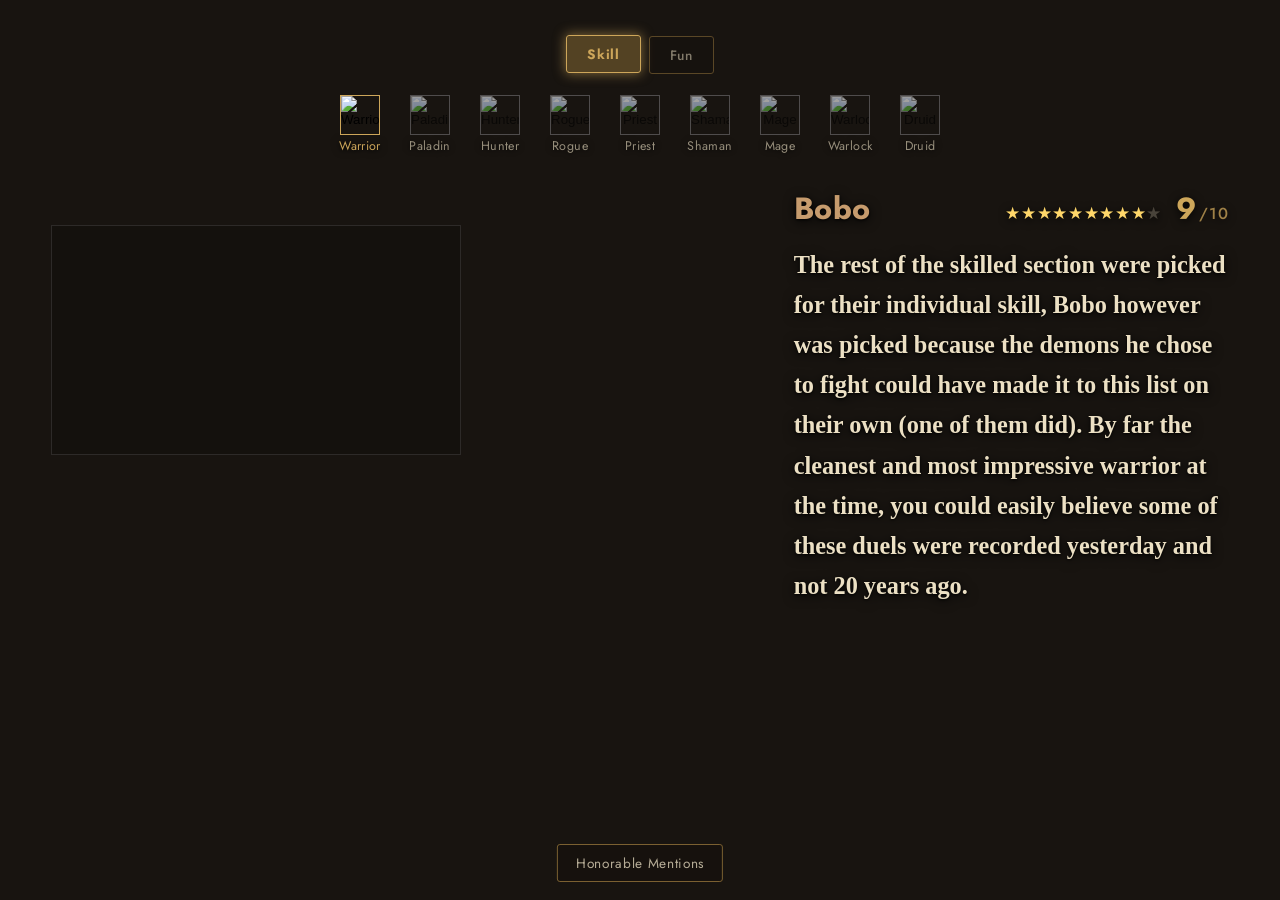
==== character-select.html @ c1aea9de "round two bb" ====
<!DOCTYPE html>
<html lang="en">
<head>
<meta charset="UTF-8">
<meta name="viewport" content="width=device-width, initial-scale=1.0">
<title>Character Select</title>
<link rel="preconnect" href="https://fonts.googleapis.com">
<link rel="preconnect" href="https://fonts.gstatic.com" crossorigin>
<link href="https://fonts.googleapis.com/css2?family=Jost:ital,wght@0,400;0,500;0,600;0,700;1,400&display=swap" rel="stylesheet">
<link rel="stylesheet" href="style.css">
<script type="module" src="https://unpkg.com/@google/model-viewer@3.5.0/dist/model-viewer.min.js"></script>
</head>
<body data-class="warrior" data-mode="skill">

  <!-- Two stacked layers that crossfade between background images.
       JS fades the incoming one in while fading the outgoing one out,
       which is smoother than swapping background-image directly on
       body (browsers can't animate between two different images). -->
  <div class="bg-stage">
    <div class="bg-layer" id="bgLayerA"></div>
    <div class="bg-layer" id="bgLayerB"></div>
  </div>

  <!-- Invisible element that mirrors body's data-class/data-mode so
       the existing [data-class][data-mode] rules in style.css keep
       working unchanged -- JS reads the resolved background-image off
       this element rather than needing a second copy of those rules. -->
  <div id="bgProbe" aria-hidden="true"></div>

  <div class="scene">

    <!-- Left control column: mode toggle + 3x3 class grid -->
    <div class="control-column">

      <div class="mode-toggle" role="group" aria-label="Choose a mode">
        <button type="button" class="mode-btn active" data-mode="skill">Skill</button>
        <button type="button" class="mode-btn" data-mode="fun">Fun</button>
      </div>

      <div class="class-grid" role="group" aria-label="Choose a class">
        <button type="button" class="class-btn active" data-class="warrior">
          <span class="class-icon">
            <img src="icons/classicon_warrior.png" alt="Warrior">
          </span>
          <span class="class-label">Warrior</span>
        </button>
        <button type="button" class="class-btn" data-class="paladin">
          <span class="class-icon">
            <img src="icons/classicon_paladin.png" alt="Paladin">
          </span>
          <span class="class-label">Paladin</span>
        </button>
        <button type="button" class="class-btn" data-class="hunter">
          <span class="class-icon">
            <img src="icons/classicon_hunter.png" alt="Hunter">
          </span>
          <span class="class-label">Hunter</span>
        </button>
        <button type="button" class="class-btn" data-class="rogue">
          <span class="class-icon">
            <img src="icons/classicon_rogue.png" alt="Rogue">
          </span>
          <span class="class-label">Rogue</span>
        </button>
        <button type="button" class="class-btn" data-class="priest">
          <span class="class-icon">
            <img src="icons/classicon_priest.png" alt="Priest">
          </span>
          <span class="class-label">Priest</span>
        </button>
        <button type="button" class="class-btn" data-class="shaman">
          <span class="class-icon">
            <img src="icons/classicon_shaman.png" alt="Shaman">
          </span>
          <span class="class-label">Shaman</span>
        </button>
        <button type="button" class="class-btn" data-class="mage">
          <span class="class-icon">
            <img src="icons/classicon_mage.png" alt="Mage">
          </span>
          <span class="class-label">Mage</span>
        </button>
        <button type="button" class="class-btn" data-class="warlock">
          <span class="class-icon">
            <img src="icons/classicon_warlock.png" alt="Warlock">
          </span>
          <span class="class-label">Warlock</span>
        </button>
        <button type="button" class="class-btn" data-class="druid">
          <span class="class-icon">
            <img src="icons/classicon_druid.png" alt="Druid">
          </span>
          <span class="class-label">Druid</span>
        </button>
      </div>

    </div>

    <!-- 3D model, one element reused for whichever class/mode is active -->
    <div class="model-stage">
      <model-viewer
        id="classModel"
        class="race-model"
        camera-controls
        disable-zoom
        shadow-intensity="0"
        exposure="1"
        autoplay
        animation-name="Stand"
        alt="3D model of the selected class"
        interaction-prompt="none"
        min-camera-orbit="auto 90deg 100%"
        max-camera-orbit="auto 90deg 100%"
        camera-orbit="90deg 75deg auto"
        camera-target="0m 1m 0m"
        disable-pan
        scale="1.8 1.8 1.8"
      ></model-viewer>
      <div class="model-placeholder" id="modelPlaceholder">
        <span class="placeholder-glyph">&#9670;</span>
        <p>3D model placeholder<br><span id="placeholderPath"></span></p>
      </div>
    </div>

    <!-- Right side: character name header + rating (same row) + lore text -->
    <aside class="lore-panel" aria-label="Class description">
      <div class="lore-name-row">
        <h2 class="lore-name" id="loreName"></h2>
        <p class="lore-rating" id="loreRating"></p>
      </div>
      <div id="loreText"></div>
    </aside>

    <!-- Left side: embedded video for the selected class/mode. Faded
         out until hovered or playing (see .video-stage in style.css).
         Uses the YouTube IFrame API (loaded in script.js) rather than
         a plain <iframe> so play/pause state can be detected, and so
         the video can be "cued" (thumbnail loaded, ready to play)
         without autoplaying. -->
    <div class="video-stage" id="videoStage">
      <div id="videoFrame"></div>
      <div class="video-missing" id="videoMissing">No video has been set for this class / mode yet.</div>
    </div>

    <!-- Bottom-center: shorter flavor text -->
    <div class="identity-panel">
      <p class="class-text" id="classText"></p>
    </div>

    <!-- Bottom-center: opens the Honorable Mentions scene -->
    <button type="button" class="honorable-btn" id="honorableBtn">Honorable Mentions</button>

  </div>

  <!-- Honorable Mentions scene: slides up from below when honorableBtn
       is clicked, while .scene above slides up and out (see
       "body.honorable-open" rules in style.css). Mirrored layout: a
       vertical column of the same 9 class icons down the center,
       "Fun" entries on the left, "Skill" entries on the right. -->
  <div class="honorable-scene" id="honorableScene">

    <h2 class="honorable-header honorable-header-fun">Fun</h2>
    <h2 class="honorable-header honorable-header-skill">Skill</h2>

    <div class="honorable-icon-column" id="honorableIconColumn" role="group" aria-label="Choose a class">
      <button type="button" class="honorable-class-btn" data-class="warrior">
        <span class="class-icon"><img src="icons/classicon_warrior.png" alt="Warrior"></span>
        <span class="class-label">Warrior</span>
      </button>
      <button type="button" class="honorable-class-btn" data-class="paladin">
        <span class="class-icon"><img src="icons/classicon_paladin.png" alt="Paladin"></span>
        <span class="class-label">Paladin</span>
      </button>
      <button type="button" class="honorable-class-btn" data-class="hunter">
        <span class="class-icon"><img src="icons/classicon_hunter.png" alt="Hunter"></span>
        <span class="class-label">Hunter</span>
      </button>
      <button type="button" class="honorable-class-btn" data-class="rogue">
        <span class="class-icon"><img src="icons/classicon_rogue.png" alt="Rogue"></span>
        <span class="class-label">Rogue</span>
      </button>
      <button type="button" class="honorable-class-btn" data-class="priest">
        <span class="class-icon"><img src="icons/classicon_priest.png" alt="Priest"></span>
        <span class="class-label">Priest</span>
      </button>
      <button type="button" class="honorable-class-btn" data-class="shaman">
        <span class="class-icon"><img src="icons/classicon_shaman.png" alt="Shaman"></span>
        <span class="class-label">Shaman</span>
      </button>
      <button type="button" class="honorable-class-btn" data-class="mage">
        <span class="class-icon"><img src="icons/classicon_mage.png" alt="Mage"></span>
        <span class="class-label">Mage</span>
      </button>
      <button type="button" class="honorable-class-btn" data-class="warlock">
        <span class="class-icon"><img src="icons/classicon_warlock.png" alt="Warlock"></span>
        <span class="class-label">Warlock</span>
      </button>
      <button type="button" class="honorable-class-btn" data-class="druid">
        <span class="class-icon"><img src="icons/classicon_druid.png" alt="Druid"></span>
        <span class="class-label">Druid</span>
      </button>
    </div>

    <div class="honorable-list honorable-list-fun" id="honorableListFun"></div>
    <div class="honorable-list honorable-list-skill" id="honorableListSkill"></div>

    <!-- Free-flowing text shown next to the lists, only for classes
         that have a "note" set in HONORABLE_MENTIONS (currently just
         Rogue and Mage). Hidden entirely for classes without one. -->
    <p class="honorable-note" id="honorableNote"></p>

    <button type="button" class="honorable-back-btn" id="honorableBackBtn">Back</button>

    <!-- Single shared, unstyled video slot -- JS positions it next to
         whichever entry was just clicked (see showVideoOverlay in
         script.js) rather than nesting a video inside each entry,
         which avoids clipping/overflow issues entirely since this
         isn't nested inside the scrollable lists at all. -->
    <div class="honorable-video-overlay" id="honorableVideoOverlay">
      <div id="honorableVideoFrame"></div>
    </div>

  </div>

  <script src="script.js"></script>
</body>
</html>
---- style.css ----
:root {
  --parchment: #ece0c4;
  --gold: #9c7a3c;
  --gold-bright: #cda65a;
  --panel-shadow: rgba(0, 0, 0, 0.6);
}

* { box-sizing: border-box; }

html, body {
  height: 100%;
  margin: 0;
  /* Dark fallback so a still-loading (or not-yet-cached) background
     image shows this instead of the browser's default white canvas
     for the instant before the image paints -- this is what causes
     the white flash when switching classes. */
  background-color: #181410;
}

body {
  font-family: "Jost", sans-serif;
  color: var(--parchment);
  overflow: hidden;
  background-size: cover;
  background-position: center;
  /* Text isn't meant to be selected/highlighted anywhere on this
     site -- it's a visual character-select screen, not a document. */
  -webkit-user-select: none;
  -moz-user-select: none;
  -ms-user-select: none;
  user-select: none;
  /* Neutral placeholder backdrop -- shows until you add a real image
     for each class below. Not tied to any class color, so it won't be
     confused with the icon gradients. This still applies to body
     itself (harmless, fully hidden behind .bg-stage below) so the
     rules further down don't need to change at all. */
  background-image:
    radial-gradient(ellipse at 50% 30%, rgba(0,0,0,0) 0%, rgba(0,0,0,0.55) 75%),
    linear-gradient(180deg, #211d17 0%, #2c261e 45%, #181410 100%);
}

/* ----- Background crossfade ----------------------------------------
   Two full-viewport layers stacked behind everything. JS sets the
   incoming layer's background-image and toggles the ".visible" class,
   which fades it in via the opacity transition below while the other
   layer's ".visible" gets removed at the same time, fading it out. */

.bg-stage {
  position: fixed;
  inset: 0;
  z-index: 0;
  overflow: hidden;
  background-color: #181410;
}

.bg-layer {
  position: absolute;
  inset: 0;
  background-size: cover;
  background-position: center;
  opacity: 0;
  transition: opacity 1000ms ease;
}

.bg-layer.visible {
  opacity: 1;
}

/* Invisible -- exists only so JS can read its resolved
   background-image via getComputedStyle(). Takes no visual space. */
#bgProbe {
  position: absolute;
  width: 0;
  height: 0;
  overflow: hidden;
  visibility: hidden;
  pointer-events: none;
}

/* ---- Add your own background image per class AND mode here. Nothing
   is set by default (every combination currently shows the neutral
   backdrop above) -- just point background-image at your file. Since
   backgrounds can differ between "Skill" and "Fun" for the same class,
   target both attributes together:
   [data-class="warrior"][data-mode="skill"] {
     background-image: url("images/warrior-skill.jpg");
     background-size: cover;
     background-position: center;
   }
   [data-class="warrior"][data-mode="fun"] {
     background-image: url("images/warrior-fun.jpg");
     background-size: cover;
     background-position: center;
   }
   Repeat for: paladin, hunter, rogue, priest, shaman, mage, warlock,
   druid -- each with a "-skill" and a "-fun" image if you want them to
   differ. If you only add one rule for a class (say, just "skill"),
   the "fun" mode for that class will keep showing the neutral backdrop
   until you add its own rule too.

   For a class/mode with multiple variants (see "variants" in
   CLASS_DATA -- currently just Shaman/Fun), you can also target a
   specific variant by adding its slugified name as a third attribute,
   which takes priority over the plain [data-class][data-mode] rule
   above since it's more specific:
   [data-class="shaman"][data-mode="fun"][data-variant="cabbarnuke"] {
     background-image: url("images/shaman-fun-cabbarnuke.jpg");
     background-size: cover;
     background-position: center;
   }
   [data-class="shaman"][data-mode="fun"][data-variant="unbreakable"] {
     background-image: url("images/shaman-fun-unbreakable.jpg");
     background-size: cover;
     background-position: center;
   }
   Without these, both variants share whatever [data-class="shaman"]
   [data-mode="fun"] rule below already provides. ---- */
[data-class="warrior"][data-mode="skill"] {
     background-image: url("images/Bobo.png");
     background-size: cover;
     background-position: center;
   }
   [data-class="warrior"][data-mode="fun"] {
     background-image: url("images/backgroundsnq.png");
     background-size: cover;
     background-position: center;
   }
   [data-class="paladin"][data-mode="skill"] {
     background-image: url("images/Arthus.png");
     background-size: cover;
     background-position: center;
   }
   [data-class="paladin"][data-mode="fun"] {
     background-image: url("images/Zalgradis.png");
     background-size: cover;
     background-position: center;
   }
   [data-class="hunter"][data-mode="skill"] {
     background-image: url("images/Jungelle.png");
     background-size: cover;
     background-position: center;
   }
   [data-class="hunter"][data-mode="fun"] {
     background-image: url("images/Dysphoria.png");
     background-size: cover;
     background-position: center;
   }
   [data-class="rogue"][data-mode="skill"] {
     background-image: url("images/Cielz.png");
     background-size: cover;
     background-position: center;
   }
   [data-class="rogue"][data-mode="fun"] {
     background-image: url("images/Mute.png");
     background-size: cover;
     background-position: center;
   }
   [data-class="priest"][data-mode="skill"] {
     background-image: url("images/backgroundpriest.png");
     background-size: cover;
     background-position: center;
   }
   [data-class="priest"][data-mode="fun"] {
     background-image: url("images/beckon.png");
     background-size: cover;
     background-position: center;
   }

   [data-class="shaman"][data-mode="skill"] {
     background-image: url("images/Nimhabulove.png");
     background-size: cover;
     background-position: center;
   }
   [data-class="shaman"][data-mode="fun"][data-variant="cabbarnuke"] {
     background-image: url("images/Cabbarnackle.png");
     background-size: cover;
     background-position: center;
   }
   [data-class="shaman"][data-mode="fun"][data-variant="unbreakable"] {
     background-image: url("images/Unbreakable.png");
     background-size: cover;
     background-position: center;
   }
   [data-class="mage"][data-mode="skill"] {
     background-image: url("images/Clazzi.png");
     background-size: cover;
     background-position: center;
   }
   [data-class="mage"][data-mode="fun"] {
     background-image: url("images/Path.png");
     background-size: cover;
     background-position: center;
   }
   [data-class="warlock"][data-mode="skill"] {
     background-image: url("images/Lokilo.png");
     background-size: cover;
     background-position: center;
   }
   [data-class="warlock"][data-mode="fun"] {
     background-image: url("images/Drakedog.png");
     background-size: cover;
     background-position: center;
   }
   [data-class="druid"][data-mode="skill"] {
     background-image: url("images/tfo.png");
     background-size: cover;
     background-position: center;
   }
   [data-class="druid"][data-mode="fun"] {
     background-image: url("images/NEVER.png");
     background-size: cover;
     background-position: center;
   }
.scene {
  position: relative;
  z-index: 1;
  height: 100vh;
  width: 100vw;
  transition: transform 700ms ease;
}

/* ----- Slide transition between the main scene and Honorable
   Mentions. Both moves happen together: the main scene slides fully
   up and out while the honorable scene slides up from below into the
   same space. ----- */

body.honorable-open .scene {
  transform: translateY(-100%);
}

.honorable-scene {
  position: fixed;
  inset: 0;
  z-index: 15;
  background-color: #14110d;
  background-size: cover;
  background-position: center;
  background-image: url("images/honorablementions.jpg");
  /* ---- To set a background image for this whole scene, add an
     image and point this at it, e.g.:
     .honorable-scene {
       background-image: url("images/honorable-mentions-bg.jpg");
     }
     Nothing is set by default, so it just shows the solid dark color
     above until you add one. This is one image for the whole scene,
     not per-class like the main screen. ---- */
  transform: translateY(100%);
  transition: transform 700ms ease;
  overflow: hidden;
}

body.honorable-open .honorable-scene {
  transform: translateY(0);
}

/* ----- Left control column: mode toggle + class grid ----- */

.control-column {
  position: absolute;
  top: 4vh;
  left: 50%;
  transform: translateX(-50%);
  /* Without an explicit width, an absolutely-positioned width:auto
     element with only "left" set (not "right") gets its shrink-to-fit
     available width capped at (containing block width - left offset)
     by spec -- at left:50% that's exactly half the viewport, however
     wide its content actually wants to be, regardless of the
     translateX(-50%) used to center it (transforms don't affect this
     calculation). Below ~1252px wide that's less than the 9 class
     icons need in one row, wrapping them into two rows that then
     collide with .lore-panel below. max-content sizes this to its
     content's actual preferred width instead. */
  width: max-content;
  display: flex;
  flex-direction: column;
  align-items: center;
  gap: 14px;
  z-index: 6;
}

.mode-toggle {
  display: flex;
  gap: 8px;
}

.mode-btn {
  font-family: "Jost", sans-serif;
  font-size: 0.85rem;
  font-weight: 500;
  letter-spacing: 0.05em;
  color: var(--parchment);
  background: rgba(20, 16, 11, 0.55);
  border: 1px solid var(--gold);
  border-radius: 3px;
  padding: 8px 20px;
  cursor: pointer;
  opacity: 0.5;
  transition: opacity 150ms ease, background 150ms ease, box-shadow 150ms ease, transform 150ms ease;
}

.mode-btn:hover { opacity: 0.85; }

.mode-btn.active {
  opacity: 1;
  font-weight: 700;
  background: rgba(156, 122, 60, 0.45);
  border-color: var(--gold-bright);
  color: var(--gold-bright);
  box-shadow: 0 0 12px 1px rgba(205, 166, 90, 0.55);
  transform: translateY(-1px);
}

.class-grid {
  display: flex;
  flex-wrap: wrap;
  justify-content: center;
  gap: 4px;
  max-width: 92vw;
}

.class-btn {
  position: relative;
  display: flex;
  flex-direction: column;
  align-items: center;
  justify-content: center;
  gap: 4px;
  width: 66px;
  height: 72px;
  padding: 3px 2px 3px;
  cursor: pointer;
  opacity: 0.6;
  appearance: none;
  -webkit-appearance: none;
  background: none;
  border: none;
  outline: none;
  transition: opacity 150ms ease, transform 150ms ease;
}

.class-btn:focus-visible {
  outline: 1px solid var(--gold-bright);
  outline-offset: 2px;
}

.class-btn:hover {
  opacity: 0.9;
  transform: translateY(-1px);
}

.class-btn.active {
  opacity: 1;
}

/* Icon container -- background removed since real icon images are
   now used (see index.html). If you ever go back to the SVG
   placeholders, you can re-add a background here if you want one. */
.class-icon {
  position: relative;
  width: 40px;
  height: 40px;
  display: flex;
  align-items: center;
  justify-content: center;
  flex: 0 0 auto;
  border-radius: 0;
  border: 1px solid rgba(210, 212, 218, 0.5);
}

/* Pulsing glowing border on the currently selected class's icon. */
.class-btn.active .class-icon {
  border-color: var(--gold-bright);
  animation: class-icon-glow 1.8s ease-in-out infinite alternate;
}

@keyframes class-icon-glow {
  from {
    box-shadow: 0 0 4px 1px rgba(205, 166, 90, 0.45);
  }
  to {
    box-shadow: 0 0 10px 3px rgba(205, 166, 90, 0.9);
  }
}

/* If you ever add an SVG icon for a class instead of an <img>, add a
   ".class-icon svg { stroke: var(--gold); fill: none; ... }" rule back
   here to style it -- removed for now since every class currently
   uses a real image (see index.html). */

/* If you swap an <svg> for an <img> in index.html, this makes it fill
   the circle cleanly without stretching. */
.class-icon img {
  width: 100%;
  height: 100%;
  object-fit: cover;
}

.class-label {
  font-family: "Jost", sans-serif;
  font-size: 0.78rem;
  letter-spacing: 0.03em;
  text-align: center;
  line-height: 1.15;
  color: var(--parchment);
  text-shadow: 0 1px 4px rgba(0, 0, 0, 0.9), 0 0 8px rgba(0, 0, 0, 0.6);
}

.class-btn.active .class-label {
  color: var(--gold-bright);
}

/* ----- 3D model stage ----- */

.model-stage {
  position: absolute;
  bottom: 5vh;
  left: 50%;
  transform: translateX(-50%);
  width: min(1120px, 84vw);
  height: min(1120px, 92vh);
  min-width: 520px;
  min-height: 520px;
  /* Kept below .video-stage's z-index so that when the two visually
     overlap (narrower windows especially), the video's clickable
     area always wins in the overlap region rather than the model's
     bounding box silently intercepting clicks meant for the video. */
  z-index: 3;
  overflow: hidden;
}

/* Priest/Skill specifically sits another 10% higher than every other
   class/mode (5vh + 10vh = 15vh) -- add more overrides like this one
   (targeting [data-class="..."][data-mode="..."] .model-stage) if
   other specific combinations ever need their own nudge. */
[data-class="priest"][data-mode="skill"] .model-stage {
  bottom: 15vh;
}

.race-model {
  width: 100%;
  height: 100%;
  /* camera-target="0m 1m 0m" on the <model-viewer> element re-centers
     the framing around that point instead of the model's own bounding
     box, which is what pulled the character back toward the vertical
     middle of the box instead of sitting bottom-anchored. Since
     .model-stage below has overflow: hidden, shifting the whole
     rendered canvas down by a percentage of its own height crops the
     newly-exposed empty space at the bottom and reveals more of the
     (now correctly positioned) character instead -- I can't preview
     WebGL output here, so this percentage is a starting guess; nudge
     it up or down (in 5% steps) until the framing looks right for
     your camera-target value. */
  transform: translateY(30%);
  --poster-color: transparent;
  background-color: transparent;
  /* Hides model-viewer's built-in loading progress bar -- we already
     show our own custom placeholder (.model-placeholder) while a
     model is loading or missing, so the default one is redundant and
     was showing up as a dark bar at the top of the model area. */
  --progress-bar-height: 0px;
  --progress-bar-color: transparent;
}

.model-placeholder {
  position: absolute;
  inset: 0;
  display: none;
  flex-direction: column;
  align-items: center;
  justify-content: center;
  gap: 10px;
  border: 1px dashed rgba(205, 166, 90, 0.5);
  border-radius: 8px;
  background: rgba(10, 8, 6, 0.25);
  text-align: center;
  padding: 20px;
}

.model-placeholder.visible {
  display: flex;
}

.placeholder-glyph {
  font-size: 2rem;
  color: var(--gold);
  opacity: 0.7;
}

.model-placeholder p {
  margin: 0;
  font-size: 0.85rem;
  color: var(--gold);
  opacity: 0.8;
  line-height: 1.5;
}

#placeholderPath {
  font-family: monospace;
  font-size: 0.75rem;
}

/* ----- Right side: elegant lore panel ----- */

.lore-panel {
  position: absolute;
  /* Fixed position rather than tied to the model box -- once the
     model got much bigger and bottom-anchored, aligning to its top
     edge pushed this panel up into the icon row. This value places
     it comfortably below the icon row instead.
     A flat vh value only clears the icon row on tall viewports: the
     row's own height (~124px: mode-toggle + gap + one 72px icon row)
     barely changes with viewport height, but 17vh does, so on
     anything shorter than ~940px tall (most 1024x768/1366x768/
     1440x900 laptop screens) a flat vh value ends up smaller than
     .control-column's actual rendered height and the two overlap.
     Matching .control-column's own "top: 4vh" and adding a fixed
     pixel allowance for its height instead keeps this tied to where
     that row actually ends, regardless of viewport height. */
  top: calc(4vh + 150px);
  right: 4vw;
  width: min(560px, 34vw);
  min-width: 320px;
  z-index: 6;
}

.lore-name-row {
  display: flex;
  align-items: baseline;
  justify-content: space-between;
  gap: 16px;
  margin: 0 0 14px;
}

.lore-name {
  margin: 0;
  font-family: "Jost", sans-serif;
  font-weight: 700;
  font-size: clamp(1.6rem, 2.4vw, 2.4rem);
  letter-spacing: 0.02em;
  color: var(--gold-bright);
  text-shadow: 0 2px 12px rgba(0, 0, 0, 0.9), 0 1px 3px rgba(0, 0, 0, 0.95);
}

/* Shown on class/mode entries with multiple interchangeable profiles
   (see "variants" in CLASS_DATA) -- clicking the name cycles between
   them. Purely a hint via cursor + title tooltip, no visual change to
   the text itself so it doesn't look different from a normal name
   until you actually hover it. */
/* Shown on class/mode entries with multiple interchangeable profiles
   (see "variants" in CLASS_DATA, e.g. Shaman/Fun's Cabbarnuke and
   Unbreakable) -- the header shows every name joined by "/", with the
   currently active one at full brightness and the rest dimmed.
   Clicking a name switches to it, fading the emphasis across via the
   opacity/color transition rather than replacing the text outright. */
.variant-option {
  cursor: pointer;
  opacity: 0.4;
  transition: opacity 400ms ease;
}

.variant-option.active {
  opacity: 1;
}

.variant-option:hover {
  opacity: 0.7;
}

.variant-option.active:hover {
  opacity: 1;
}

.variant-sep {
  opacity: 0.5;
  margin: 0 2px;
  pointer-events: none;
}

/* ---- Morpheus font for the lore text -----------------------------
   Everything else on the site uses "Jost"; .lore-text specifically
   uses "Morpheus" instead. This expects a file at fonts/Morpheus.ttf
   -- if that file is missing or 404s, .lore-text falls back to the
   generic "serif" in its font stack rather than breaking. ---- */

@font-face {
  font-family: "Morpheus";
  src: url("fonts/Morpheus.ttf") format("truetype");
  font-display: swap;
}


.lore-text {
  margin: 0;
  font-family: "Morpheus", serif;
  font-style: normal;
  font-weight: 600;
  font-size: clamp(1.4rem, 1.9vw, 2rem);
  line-height: 1.65;
  color: var(--parchment);
  text-shadow: 0 2px 12px rgba(0, 0, 0, 0.9), 0 1px 3px rgba(0, 0, 0, 0.95);
}

/* Movie-trailer-style critic score, shown when a lore string ends
   with a trailing "X/10" rating (see renderLore() in script.js). */
.lore-rating {
  margin: 0;
  flex: 0 0 auto;
  display: flex;
  align-items: baseline;
  gap: 14px;
  font-family: "Jost", sans-serif;
  color: var(--gold-bright);
  text-shadow: 0 2px 10px rgba(0, 0, 0, 0.9);
}

.rating-stars {
  font-size: 1.05rem;
  letter-spacing: 0.04em;
}

.star {
  display: inline-block;
  color: rgba(236, 224, 196, 0.25);
}

.star-full {
  color: #ffd76a;
}

/* Half-filled star: a gold-to-transparent gradient clipped to the
   star glyph's own shape, split exactly down the middle. */
.star-half {
  background: linear-gradient(
    90deg,
    #ffd76a 0%,
    #ffd76a 50%,
    rgba(236, 224, 196, 0.25) 50%,
    rgba(236, 224, 196, 0.25) 100%
  );
  -webkit-background-clip: text;
  background-clip: text;
  color: transparent;
  -webkit-text-fill-color: transparent;
}

.rating-score {
  font-size: 1.9rem;
  font-weight: 700;
  letter-spacing: 0.03em;
}

.rating-outof {
  font-size: 1rem;
  font-weight: 500;
  opacity: 0.75;
  margin-left: 2px;
}

@media (max-width: 860px) {
  .lore-panel {
    position: static;
    bottom: auto;
    width: 85vw;
    /* The desktop rule's min-width: 320px doesn't shrink with the
       viewport -- left as-is, it forces this panel (and everything
       inside it) wider than the screen on any phone narrower than
       320px, which overflow-x: hidden above then just silently clips. */
    min-width: 0;
    margin: 0 auto;
    text-align: center;
  }
  .lore-rating {
    justify-content: center;
  }
  .lore-name-row {
    flex-direction: column;
    align-items: center;
    gap: 6px;
  }
  /* .video-stage's own mobile override lives in the later "Small
     screens" media query instead of here: its base (desktop) rule
     below is declared AFTER this block in the file, so with equal
     specificity the base rule would win the cascade regardless of
     viewport if this query tried to override it here too. */
}

/* ----- Embedded video (left side) -----------------------------------
   Faded out by default; brightens on hover, and stays bright while
   actually playing (the ".playing" class is toggled by script.js via
   the YouTube IFrame API's onStateChange event) even if the mouse
   isn't over it anymore. */

.video-stage {
  position: absolute;
  top: 25vh;
  left: 4vw;
  width: min(560px, 32vw);
  aspect-ratio: 16 / 9;
  z-index: 4;
  opacity: 0.32;
  transition: opacity 400ms ease;
  border: 1px solid rgba(210, 212, 218, 0.4);
  background: rgba(0, 0, 0, 0.45);
  overflow: hidden;
}

.video-stage:hover,
.video-stage.playing {
  opacity: 1;
}

.video-stage iframe {
  width: 100%;
  height: 100%;
  display: block;
}

.video-missing {
  display: none;
  position: absolute;
  inset: 0;
  align-items: center;
  justify-content: center;
  text-align: center;
  padding: 20px;
  font-family: "Jost", sans-serif;
  font-style: italic;
  font-size: 1rem;
  color: var(--gold);
}

.video-missing.visible {
  display: flex;
}

/* ----- Bottom-center identity panel: shorter flavor text ----- */

.identity-panel {
  position: absolute;
  bottom: 5vh;
  left: 50%;
  transform: translateX(-50%);
  display: flex;
  flex-direction: column;
  align-items: center;
  gap: 12px;
  width: min(480px, 70vw);
  z-index: 6;
}

.class-text {
  margin: 0;
  text-align: center;
  font-size: 1rem;
  line-height: 1.5;
  color: var(--parchment);
  text-shadow: 0 2px 6px rgba(0,0,0,0.8);
}

/* ----- "Honorable Mentions" button (bottom-center of main scene) ----- */

.honorable-btn {
  position: absolute;
  bottom: 2vh;
  left: 50%;
  transform: translateX(-50%);
  z-index: 6;
  font-family: "Jost", sans-serif;
  font-size: 0.85rem;
  letter-spacing: 0.05em;
  color: var(--parchment);
  background: rgba(20, 16, 11, 0.55);
  border: 1px solid var(--gold);
  border-radius: 3px;
  padding: 8px 18px;
  cursor: pointer;
  opacity: 0.75;
  transition: opacity 150ms ease, background 150ms ease;
}

.honorable-btn:hover {
  opacity: 1;
  background: rgba(156, 122, 60, 0.28);
}

/* ----- Honorable Mentions scene -------------------------------------
   Mirrored left/right around a central vertical column of the same 9
   class icons: "Fun" header + list on the left, "Skill" header + list
   on the right. */

.honorable-header {
  position: absolute;
  bottom: 9vh;
  margin: 0;
  font-family: "Jost", sans-serif;
  font-weight: 700;
  font-size: 1.15rem;
  letter-spacing: 0.05em;
  text-align: center;
  color: var(--gold-bright);
  background: rgba(20, 16, 11, 0.55);
  border: 1px solid var(--gold);
  border-radius: 3px;
  padding: 8px 20px;
}

.honorable-header-fun {
  left: 16vw;
}

.honorable-header-skill {
  right: 16vw;
}

.honorable-icon-column {
  position: absolute;
  bottom: 15vh;
  left: 50%;
  transform: translateX(-50%);
  /* See .control-column's own comment: width:auto here would get
     shrink-to-fit-capped at half the viewport width (from left:50%
     with no matching "right"), wrapping these 9 icons into two rows
     well before the viewport is actually too narrow for one. */
  width: max-content;
  display: flex;
  flex-direction: row;
  flex-wrap: wrap;
  justify-content: center;
  gap: 10px;
  z-index: 2;
}

.honorable-class-btn {
  position: relative;
  display: flex;
  flex-direction: column;
  align-items: center;
  gap: 6px;
  padding: 5px;
  cursor: pointer;
  opacity: 0.6;
  appearance: none;
  -webkit-appearance: none;
  background: none;
  border: none;
  outline: none;
  transition: opacity 150ms ease, transform 150ms ease;
}

/* Honorable Mentions' icons/labels are ~25% bigger than the main
   screen's, scoped here so the main screen's class-grid is unaffected
   even though both reuse the same .class-icon/.class-label classes. */
.honorable-icon-column .class-icon {
  width: 50px;
  height: 50px;
}

.honorable-icon-column .class-label {
  font-size: 1.06rem;
}

.honorable-class-btn:hover {
  opacity: 0.9;
}

.honorable-class-btn.active {
  opacity: 1;
}

.honorable-class-btn.active .class-icon {
  border-color: var(--gold-bright);
  animation: class-icon-glow 1.8s ease-in-out infinite alternate;
}

.honorable-class-btn.active .class-label {
  color: var(--gold-bright);
}

.honorable-class-btn .class-label {
  font-size: 0.85rem;
  text-align: center;
}

.honorable-list {
  position: absolute;
  /* Needs to clear .honorable-icon-column's own bottom edge, which is
     its "bottom: 15vh" anchor plus its actual rendered height (~86px:
     padding + 50px icon + gap + label, mostly fixed px, not vh). A
     flat vh value here (18vh) only clears that on tall viewports --
     at 768px tall, 18vh is 138px vs. the icon row's real ~201px
     (115px anchor + 86px height), so the list renders behind the
     icons instead of above them. Tying this to the icon column's own
     terms instead keeps the gap correct at any viewport height. */
  bottom: calc(15vh + 130px);
  max-height: 55vh;
  max-width: min(450px, 27vw);
  overflow-y: auto;
  overflow-x: hidden;
  /* column-reverse (not column) so the first entry in the data sits
     closest to the "Fun"/"Skill" badge below, with later entries
     stacking upward above it -- the box's own height grows to fit
     its content (up to max-height) since only "bottom" is anchored,
     not "top", so it genuinely grows upward from that badge rather
     than being a fixed-height box that happens to align near it. */
  display: flex;
  flex-direction: column-reverse;
  align-items: flex-start;
  /* Each .honorable-entry-box gets an explicit width set by JS
     (see renderHonorableList in script.js) rather than relying on a
     shared grid column, so expanding one entry for its video can
     grow just that box without dragging every other box in the list
     along with it. */
  gap: 10px;
  padding-right: 8px;
}

.honorable-list-fun {
  left: 16vw;
}

.honorable-list-skill {
  /* 8px less than the fun side's matching offset to cancel out this
     list's own padding-right (kept for scrollbar clearance): that
     padding pads the shrink-to-fit box on its far side from the
     right-anchor, which pushes the actual entry boxes 8px further
     left than a right-anchored ".honorable-header-skill" of the same
     width would sit -- shifting the anchor back by that same 8px
     lines the two up exactly. */
  right: calc(16vw - 8px);
}

.honorable-placeholder {
  font-family: "Jost", sans-serif;
  font-style: italic;
  font-size: 1.5rem;
  color: var(--gold);
  opacity: 0.8;
}

/* Free-flowing lore text, shown for classes with a "note" set in
   HONORABLE_MENTIONS. Sits centered, just above the icon row, with a
   slight dark backdrop so it stays legible over any background.
   Hidden entirely (via JS toggling ".visible") for classes without a
   note. */
.honorable-note {
  display: none;
  position: absolute;
  bottom: 24vh;
  left: 50%;
  transform: translateX(-50%);
  width: min(700px, 60vw);
  margin: 0;
  text-align: center;
  font-family: "Jost", sans-serif;
  font-style: italic;
  font-size: 1.3rem;
  line-height: 1.6;
  color: var(--parchment);
  background: rgba(8, 6, 4, 0.55);
  border-radius: 6px;
  padding: 16px 24px;
  z-index: 2;
}

.honorable-note.visible {
  display: block;
}

.honorable-entry-box {
  position: relative;
  border: 1px solid rgba(210, 212, 218, 0.3);
  border-radius: 3px;
  background: rgba(0, 0, 0, 0.2);
}

.honorable-entry-name {
  width: 100%;
  height: 50px;
  display: flex;
  align-items: center;
  justify-content: center;
  text-align: center;
  font-family: "Jost", sans-serif;
  font-weight: 600;
  font-size: 1.19rem;
  color: var(--parchment);
  background: none;
  border: none;
  padding: 0 15px;
  cursor: pointer;
}

.honorable-entry-name:hover {
  color: var(--gold-bright);
}

/* Tint each entry name to the currently-picked class's official WoW
   color (same palette as the main screen's body[data-class] .lore-name
   rules), scoped to .honorable-scene rather than body so it only ever
   reflects the class picked here, not whatever the main screen has
   selected underneath. */
.honorable-scene[data-class="warrior"] .honorable-entry-name {
  color: #C69B6D;
}

.honorable-scene[data-class="paladin"] .honorable-entry-name {
  color: #F48CBA;
}

.honorable-scene[data-class="hunter"] .honorable-entry-name {
  color: #AAD372;
}

.honorable-scene[data-class="rogue"] .honorable-entry-name {
  color: #FFF468;
}

.honorable-scene[data-class="priest"] .honorable-entry-name {
  color: #FFFFFF;
}

.honorable-scene[data-class="shaman"] .honorable-entry-name {
  color: #0070DD;
}

.honorable-scene[data-class="mage"] .honorable-entry-name {
  color: #3FC7EB;
}

.honorable-scene[data-class="warlock"] .honorable-entry-name {
  color: #8788EE;
}

.honorable-scene[data-class="druid"] .honorable-entry-name {
  color: #FF7C0A;
}

/* Centered on screen, sized noticeably bigger than the main page's
   player since it now has the whole middle of the scene to itself.
   16:9 is still the sensible aspect ratio here since these are all
   YouTube embeds either way. */
.honorable-video-overlay {
  display: none;
  position: fixed;
  top: 38vh;
  left: 50%;
  transform: translate(-50%, -50%);
  width: min(760px, 50vw);
  aspect-ratio: 16 / 9;
  z-index: 20;
}

.honorable-video-overlay.visible {
  display: block;
}

.honorable-video-overlay iframe {
  width: 100%;
  height: 100%;
  border: none;
  display: block;
}

.honorable-back-btn {
  position: absolute;
  top: 4vh;
  left: 50%;
  transform: translateX(-50%);
  font-family: "Jost", sans-serif;
  font-size: 1.06rem;
  letter-spacing: 0.05em;
  color: var(--parchment);
  background: rgba(20, 16, 11, 0.55);
  border: 1px solid var(--gold);
  border-radius: 3px;
  padding: 10px 22px;
  cursor: pointer;
  opacity: 0.75;
  transition: opacity 150ms ease, background 150ms ease;
  z-index: 3;
}

.honorable-back-btn:hover {
  opacity: 1;
  background: rgba(156, 122, 60, 0.28);
}

@media (max-width: 860px) {
  .honorable-header {
    position: static;
    text-align: center;
    margin: 8px auto;
    display: inline-block;
  }
  .honorable-icon-column {
    position: static;
    transform: none;
    margin: 12px auto;
    justify-content: center;
    order: 1;
  }
  .honorable-list {
    position: static;
    width: 90vw;
    /* The desktop rule's max-width: min(450px, 27vw) doesn't relax on
       its own -- left in place, 27vw caps this well below the 90vw
       just set above (e.g. ~86px on a 320px phone against ~205px-wide
       entry boxes), and overflow-x: hidden then silently clips every
       name down to its first character or two. */
    max-width: none;
    margin: 0 auto 12px;
    max-height: 22vh;
    flex-direction: column;
  }
  .honorable-list-fun {
    order: 3;
  }
  .honorable-list-skill {
    order: 5;
  }
  .honorable-note {
    position: static;
    transform: none;
    width: 90vw;
    margin: 0 auto 12px;
    order: 6;
  }
  .honorable-video-overlay {
    position: static;
    transform: none;
    width: 90vw;
    margin: 0 auto 12px;
    order: 7;
  }
  /* Desktop pairs each header with its list purely via matching
     absolute-position anchors, so they can sit anywhere in the
     markup; both headers just happen to come first (see
     character-select.html). Stacked in that same raw DOM order on
     mobile, both headers would end up in one clump above both lists
     instead of each one leading its own list -- ordering them here
     interleaves header/list/header/list to match. */
  .honorable-header-fun {
    order: 2;
  }
  .honorable-header-skill {
    order: 4;
  }
  .honorable-scene {
    overflow-y: auto;
    display: flex;
    flex-direction: column;
    align-items: center;
    /* Extra top clearance for the fixed Back button below -- without
       it, the first stacked item (the class icons) starts right under
       the scene's own padding and sits behind the button instead of
       below it. Matched to the button's own fixed top (10px) + its
       rendered height + a small gap, not the button's desktop "top:
       4vh", since 4vh swings anywhere from ~20px to ~70px across
       actual phone heights and a vh-based gap here would just as
       easily under- or over-shoot it again. */
    padding: 56px 0 70px;
  }
  .honorable-back-btn {
    position: fixed;
    top: 10px;
  }
}

/* ----- Small screens ----- */

@media (max-width: 860px) {
  html, body {
    height: auto;
    min-height: 100%;
    overflow-y: auto;
    overflow-x: hidden;
  }

  /* Desktop overlaps everything via absolute positioning, which only
     works when the viewport is tall/wide enough for it all to fit
     without colliding. Below this width, every direct child of
     .scene stacks in normal document order instead -- .control-column
     and .model-stage need this same position:static treatment that
     .lore-panel/.video-stage already get above, otherwise those two
     stay absolutely positioned near the top of a now-scrollable page
     and sit on top of the stacked content instead of leading it. */
  .scene {
    position: relative;
    height: auto;
    min-height: 100vh;
    display: flex;
    flex-direction: column;
    align-items: center;
    gap: 16px;
    padding: 3vh 0 24px;
  }

  .control-column,
  .model-stage,
  .identity-panel {
    position: static;
    top: auto;
    bottom: auto;
    left: auto;
    transform: none;
  }

  .class-btn {
    width: 52px;
    height: 60px;
  }
  .class-icon {
    width: 32px;
    height: 32px;
  }
  .model-stage {
    width: min(640px, 92vw);
    height: min(640px, 62vh);
    min-width: 240px;
    min-height: 240px;
  }
  .identity-panel {
    width: 85vw;
  }

  .video-stage {
    position: static;
    width: min(400px, 85vw);
    margin: 0 auto;
  }

  /* Static, not fixed: this scene's total stacked height often lands
     close to one viewport, so a fixed bottom bar and the last couple
     of stacked items (.lore-panel's rating line especially) end up
     sharing the same on-screen band with no scrolling involved to
     separate them -- unlike .honorable-back-btn on the Honorable
     Mentions scene, where the list being reliably much taller than
     the viewport makes "always reachable while scrolling" worth that
     same tradeoff. Static here just makes it the last stacked item. */
  .honorable-btn {
    position: static;
    left: auto;
    bottom: auto;
    transform: none;
  }
}

/* ----- Main screen: tint the big character name header (e.g. "Bobo",
   "Arthus") to match the currently selected class's official WoW
   color, instead of the fixed gold used everywhere else. */
body[data-class="warrior"] .lore-name {
  color: #C69B6D;
}

body[data-class="paladin"] .lore-name {
  color: #F48CBA;
}

body[data-class="hunter"] .lore-name {
  color: #AAD372;
}

body[data-class="rogue"] .lore-name {
  color: #FFF468;
}

body[data-class="priest"] .lore-name {
  color: #FFFFFF;
}

body[data-class="shaman"] .lore-name {
  color: #0070DD;
}

body[data-class="mage"] .lore-name {
  color: #3FC7EB;
}

body[data-class="warlock"] .lore-name {
  color: #8788EE;
}

body[data-class="druid"] .lore-name {
  color: #FF7C0A;
}
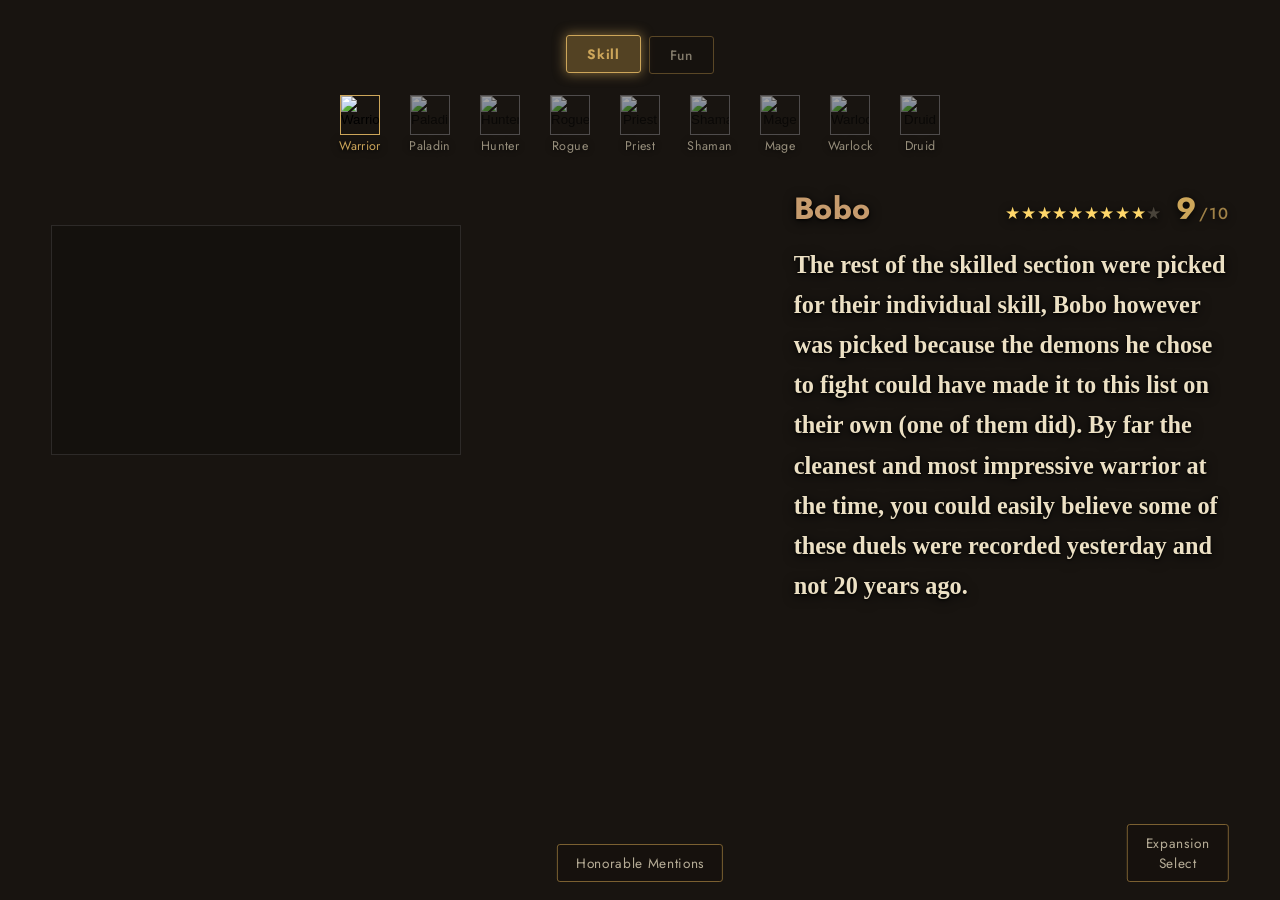
==== commit a0c3acd9: "final fixes" ====
--- a/character-select.html
+++ b/character-select.html
@@ -114,6 +114,7 @@
         camera-orbit="90deg 75deg auto"
         camera-target="0m 1m 0m"
         disable-pan
+        touch-action="pan-y"
         scale="1.8 1.8 1.8"
       ></model-viewer>
       <div class="model-placeholder" id="modelPlaceholder">
@@ -149,8 +150,9 @@
 
     <!-- Bottom-center: opens the Honorable Mentions scene -->
     <button type="button" class="honorable-btn" id="honorableBtn">Honorable Mentions</button>
-
-  </div>
+    <button type="button" class="home-btn" id="homeBtn">Expansion Select</button>
+  </div>
+
 
   <!-- Honorable Mentions scene: slides up from below when honorableBtn
        is clicked, while .scene above slides up and out (see
@@ -221,6 +223,9 @@
     </div>
 
   </div>
+  <div id="apple-follower" class="cursor-follower">
+    <img src="images/WARRIOR.png" alt="Apple Cursor">
+  </div>
 
   <script src="script.js"></script>
 </body>
--- a/style.css
+++ b/style.css
@@ -779,6 +779,39 @@
 }
 
 .honorable-btn:hover {
+  opacity: 1;
+  background: rgba(156, 122, 60, 0.28);
+}
+
+/* ----- "Expansion Select" button (bottom-right of main scene) -----
+   Same bottom-anchored pattern as .honorable-btn above, just parked
+   off to the right (left: 92%) instead of centered. See the mobile
+   override further down (next to .honorable-btn's own mobile rule)
+   for why this needs one: left: 92% is measured against .scene's
+   full width, which is still 100vw on mobile, but the on-screen
+   result overflows past the right edge there and gets silently
+   clipped by html/body's overflow-x: hidden -- which is what actually
+   made it look like it was sitting in the middle. */
+.home-btn {
+  position: absolute;
+  bottom: 2vh;
+  left: 92%;
+  transform: translateX(-50%);
+  z-index: 6;
+  font-family: "Jost", sans-serif;
+  font-size: 0.85rem;
+  letter-spacing: 0.05em;
+  color: var(--parchment);
+  background: rgba(20, 16, 11, 0.55);
+  border: 1px solid var(--gold);
+  border-radius: 3px;
+  padding: 8px 18px;
+  cursor: pointer;
+  opacity: 0.75;
+  transition: opacity 150ms ease, background 150ms ease;
+}
+
+.home-btn:hover {
   opacity: 1;
   background: rgba(156, 122, 60, 0.28);
 }
@@ -1086,80 +1119,143 @@
 }
 
 @media (max-width: 860px) {
-  .honorable-header {
-    position: static;
-    text-align: center;
-    margin: 8px auto;
-    display: inline-block;
-  }
-  .honorable-icon-column {
-    position: static;
-    transform: none;
-    margin: 12px auto;
-    justify-content: center;
-    order: 1;
-  }
-  .honorable-list {
-    position: static;
-    width: 90vw;
-    /* The desktop rule's max-width: min(450px, 27vw) doesn't relax on
-       its own -- left in place, 27vw caps this well below the 90vw
-       just set above (e.g. ~86px on a 320px phone against ~205px-wide
-       entry boxes), and overflow-x: hidden then silently clips every
-       name down to its first character or two. */
-    max-width: none;
-    margin: 0 auto 12px;
-    max-height: 22vh;
-    flex-direction: column;
-  }
-  .honorable-list-fun {
-    order: 3;
-  }
-  .honorable-list-skill {
-    order: 5;
-  }
-  .honorable-note {
-    position: static;
-    transform: none;
-    width: 90vw;
-    margin: 0 auto 12px;
-    order: 6;
-  }
-  .honorable-video-overlay {
-    position: static;
-    transform: none;
-    width: 90vw;
-    margin: 0 auto 12px;
-    order: 7;
-  }
-  /* Desktop pairs each header with its list purely via matching
-     absolute-position anchors, so they can sit anywhere in the
-     markup; both headers just happen to come first (see
-     character-select.html). Stacked in that same raw DOM order on
-     mobile, both headers would end up in one clump above both lists
-     instead of each one leading its own list -- ordering them here
-     interleaves header/list/header/list to match. */
-  .honorable-header-fun {
-    order: 2;
-  }
-  .honorable-header-skill {
-    order: 4;
-  }
+  /* Desktop overlaps everything via absolute anchors (headers/lists
+     paired up purely by matching left/right offsets). Below this
+     width there's no room for two side-by-side absolute columns plus
+     the centered icon row, so the whole scene becomes a 2-column CSS
+     grid instead: icon row spans both columns up top, then the two
+     headers share a row, then the two lists share a row below them
+     -- each grid-column assignment below is what keeps "Fun" and its
+     list on the left, "Skill" and its list on the right. */
   .honorable-scene {
+    display: grid;
+    /* minmax(0, 1fr), not plain 1fr -- a bare 1fr track's automatic
+       minimum width is its content's own intrinsic size, which here
+       is the JS-set inline pixel width on .honorable-header/
+       .honorable-entry-box (sized to the single longest name across
+       every class -- see applyUniformEntryBoxWidth in script.js).
+       That let the column itself grow past half the screen no matter
+       what max-width the items were given. The 0 minimum lets the
+       track actually shrink to the available space so max-width:100%
+       further down has something real to clamp against. */
+    grid-template-columns: minmax(0, 1fr) minmax(0, 1fr);
+    column-gap: 10px;
+    row-gap: 8px;
+    align-content: start;
     overflow-y: auto;
-    display: flex;
-    flex-direction: column;
-    align-items: center;
     /* Extra top clearance for the fixed Back button below -- without
-       it, the first stacked item (the class icons) starts right under
+       it, the first stacked item (the icon row) starts right under
        the scene's own padding and sits behind the button instead of
        below it. Matched to the button's own fixed top (10px) + its
        rendered height + a small gap, not the button's desktop "top:
        4vh", since 4vh swings anywhere from ~20px to ~70px across
        actual phone heights and a vh-based gap here would just as
        easily under- or over-shoot it again. */
-    padding: 56px 0 70px;
-  }
+    padding: 56px 10px 70px;
+  }
+
+  /* Class icons: one row, scrollable sideways instead of wrapping,
+     so all 9 stay reachable without eating vertical space needed by
+     the lists below. */
+  .honorable-icon-column {
+    grid-column: 1 / -1;
+    grid-row: 1;
+    position: static;
+    transform: none;
+    width: 100%;
+    max-width: none;
+    margin: 0;
+    flex-wrap: nowrap;
+    justify-content: flex-start;
+    overflow-x: auto;
+    overflow-y: hidden;
+    -webkit-overflow-scrolling: touch;
+    padding: 4px 4px 10px;
+  }
+  .honorable-class-btn {
+    flex: 0 0 auto;
+  }
+
+  .honorable-header {
+    position: static;
+    text-align: center;
+    margin: 0;
+    display: block;
+    grid-row: 2;
+    /* JS sets an inline px width on this (see applyUniformEntryBoxWidth
+       in script.js), sized to the longest name across every class --
+       often wider than a half-screen column. max-width always wins
+       over a plain "width", inline or not, so this clamps it back
+       down to whatever the grid column actually has to give. */
+    max-width: 100%;
+    box-sizing: border-box;
+  }
+  .honorable-header-fun {
+    grid-column: 1;
+  }
+  .honorable-header-skill {
+    grid-column: 2;
+  }
+
+  .honorable-list {
+    position: static;
+    width: 100%;
+    /* The desktop rule's max-width: min(450px, 27vw) doesn't relax on
+       its own -- left in place, 27vw caps this well below the column
+       width just given above (e.g. ~86px on a 320px phone against
+       ~150px-wide entry boxes), and overflow-x: hidden then silently
+       clips every name down to its first character or two. */
+    max-width: none;
+    margin: 0;
+    max-height: 32vh;
+    flex-direction: column;
+    grid-row: 3;
+    padding-right: 4px;
+  }
+  .honorable-list-fun {
+    grid-column: 1;
+  }
+  .honorable-list-skill {
+    grid-column: 2;
+  }
+  /* Same JS-set inline width as the headers above -- clamp each entry
+     box to its column instead of letting long names run past the
+     edge of the screen. */
+  /* .honorable-entry-box's own max-width:100% is only relative to its
+     direct parent, .honorable-entry -- a flex item that, like the
+     grid tracks above, defaults to a min-width equal to its content's
+     intrinsic size and so was stretching past the list's real width
+     right along with the box inside it. Constrain it too. */
+  .honorable-entry {
+    max-width: 100%;
+  }
+  .honorable-entry-box {
+    max-width: 100%;
+    box-sizing: border-box;
+  }
+  .honorable-entry-name {
+    white-space: normal;
+    height: auto;
+    min-height: 44px;
+  }
+
+  .honorable-note {
+    position: static;
+    transform: none;
+    width: 100%;
+    margin: 0;
+    grid-column: 1 / -1;
+    grid-row: 4;
+  }
+  .honorable-video-overlay {
+    position: static;
+    transform: none;
+    width: 100%;
+    margin: 0;
+    grid-column: 1 / -1;
+    grid-row: 5;
+  }
+
   .honorable-back-btn {
     position: fixed;
     top: 10px;
@@ -1243,6 +1339,23 @@
     bottom: auto;
     transform: none;
   }
+
+  /* Same treatment as .honorable-btn just above: drop out of absolute
+     positioning entirely so it becomes a normal flex item in .scene's
+     mobile column layout instead. That's what actually fixes the
+     "stuck in the middle" look -- it's no longer measured against
+     left: 92% of a 100vw containing block at all. Placed here in the
+     source so it lands right after .honorable-btn in the cascade;
+     where it lands ON SCREEN also depends on where the button's own
+     <div> sits in the HTML relative to #honorableBtn -- put it
+     directly after that button's markup for it to stack underneath. */
+  .home-btn {
+    position: static;
+    left: auto;
+    bottom: auto;
+    transform: none;
+    margin-top: 10px;
+  }
 }
 
 /* ----- Main screen: tint the big character name header (e.g. "Bobo",
@@ -1282,4 +1395,20 @@
 
 body[data-class="druid"] .lore-name {
   color: #FF7C0A;
-}+}
+.cursor-follower {
+      position: fixed;
+      top: 0;
+      left: 0;
+      width: 500px;        /* Set the width of your apple image */
+      height: auto;       /* Set the height of your apple image */
+      pointer-events: none; /* Prevents the image from blocking button clicks */
+      display: none;      /* Kept hidden until hovered */
+      z-index: 9999;      /* Keeps the apple on top of everything else */
+    }
+
+.cursor-follower img {
+      width: 100%;
+      height: 100%;
+      object-fit: contain;
+    }
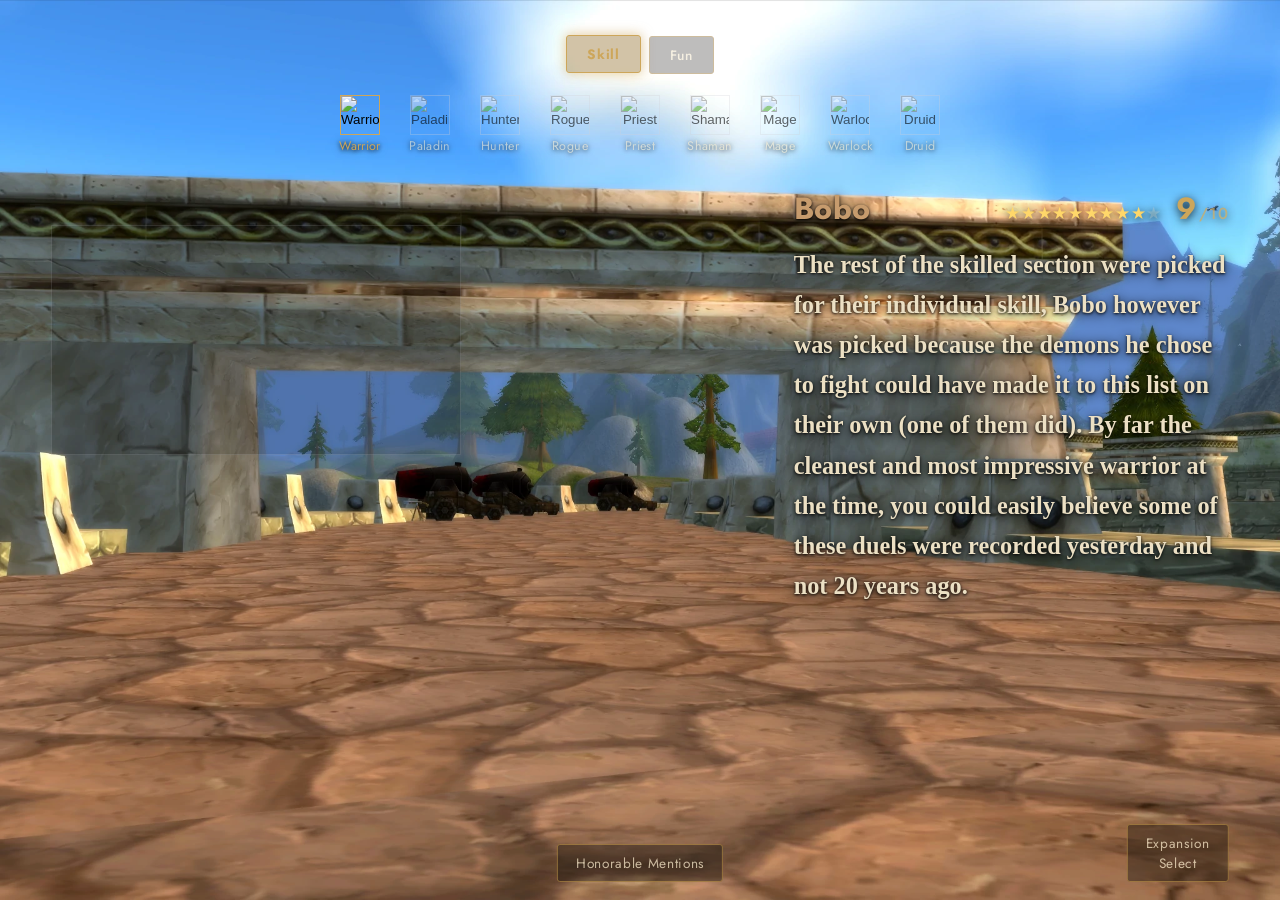
==== commit 5c14b006: "warrior egg format and pvpriest lore" ====
--- a/character-select.html
+++ b/character-select.html
@@ -224,7 +224,7 @@
 
   </div>
   <div id="apple-follower" class="cursor-follower">
-    <img src="images/WARRIOR.png" alt="Apple Cursor">
+    <img src="images/WARRIOR.webp" alt="Apple Cursor">
   </div>
 
   <script src="script.js"></script>
--- a/style.css
+++ b/style.css
@@ -116,98 +116,98 @@
    Without these, both variants share whatever [data-class="shaman"]
    [data-mode="fun"] rule below already provides. ---- */
 [data-class="warrior"][data-mode="skill"] {
-     background-image: url("images/Bobo.png");
+     background-image: url("images/Bobo.webp");
      background-size: cover;
      background-position: center;
    }
    [data-class="warrior"][data-mode="fun"] {
-     background-image: url("images/backgroundsnq.png");
+     background-image: url("images/backgroundsnq.webp");
      background-size: cover;
      background-position: center;
    }
    [data-class="paladin"][data-mode="skill"] {
-     background-image: url("images/Arthus.png");
+     background-image: url("images/Arthus.webp");
      background-size: cover;
      background-position: center;
    }
    [data-class="paladin"][data-mode="fun"] {
-     background-image: url("images/Zalgradis.png");
+     background-image: url("images/Zalgradis.webp");
      background-size: cover;
      background-position: center;
    }
    [data-class="hunter"][data-mode="skill"] {
-     background-image: url("images/Jungelle.png");
+     background-image: url("images/Jungelle.webp");
      background-size: cover;
      background-position: center;
    }
    [data-class="hunter"][data-mode="fun"] {
-     background-image: url("images/Dysphoria.png");
+     background-image: url("images/Dysphoria.webp");
      background-size: cover;
      background-position: center;
    }
    [data-class="rogue"][data-mode="skill"] {
-     background-image: url("images/Cielz.png");
+     background-image: url("images/Cielz1.webp");
      background-size: cover;
      background-position: center;
    }
    [data-class="rogue"][data-mode="fun"] {
-     background-image: url("images/Mute.png");
+     background-image: url("images/Mute.webp");
      background-size: cover;
      background-position: center;
    }
    [data-class="priest"][data-mode="skill"] {
-     background-image: url("images/backgroundpriest.png");
+     background-image: url("images/backgroundpriest.webp");
      background-size: cover;
      background-position: center;
    }
    [data-class="priest"][data-mode="fun"] {
-     background-image: url("images/beckon.png");
+     background-image: url("images/beckon.webp");
      background-size: cover;
      background-position: center;
    }
 
    [data-class="shaman"][data-mode="skill"] {
-     background-image: url("images/Nimhabulove.png");
+     background-image: url("images/Nimhabulove.webp");
      background-size: cover;
      background-position: center;
    }
    [data-class="shaman"][data-mode="fun"][data-variant="cabbarnuke"] {
-     background-image: url("images/Cabbarnackle.png");
+     background-image: url("images/Cabbarnackle1.webp");
      background-size: cover;
      background-position: center;
    }
    [data-class="shaman"][data-mode="fun"][data-variant="unbreakable"] {
-     background-image: url("images/Unbreakable.png");
+     background-image: url("images/Unbreakable.webp");
      background-size: cover;
      background-position: center;
    }
    [data-class="mage"][data-mode="skill"] {
-     background-image: url("images/Clazzi.png");
+     background-image: url("images/Clazzi1.webp");
      background-size: cover;
      background-position: center;
    }
    [data-class="mage"][data-mode="fun"] {
-     background-image: url("images/Path.png");
+     background-image: url("images/Path1.webp");
      background-size: cover;
      background-position: center;
    }
    [data-class="warlock"][data-mode="skill"] {
-     background-image: url("images/Lokilo.png");
+     background-image: url("images/Lokilo.webp");
      background-size: cover;
      background-position: center;
    }
    [data-class="warlock"][data-mode="fun"] {
-     background-image: url("images/Drakedog.png");
+     background-image: url("images/Drakedog.webp");
      background-size: cover;
      background-position: center;
    }
    [data-class="druid"][data-mode="skill"] {
-     background-image: url("images/tfo.png");
+     background-image: url("images/tfo.webp");
      background-size: cover;
      background-position: center;
    }
    [data-class="druid"][data-mode="fun"] {
-     background-image: url("images/NEVER.png");
+     background-image: url("images/NEVER.webp");
      background-size: cover;
      background-position: center;
    }
@@ -1128,29 +1128,22 @@
      -- each grid-column assignment below is what keeps "Fun" and its
      list on the left, "Skill" and its list on the right. */
   .honorable-scene {
-    display: grid;
-    /* minmax(0, 1fr), not plain 1fr -- a bare 1fr track's automatic
-       minimum width is its content's own intrinsic size, which here
-       is the JS-set inline pixel width on .honorable-header/
-       .honorable-entry-box (sized to the single longest name across
-       every class -- see applyUniformEntryBoxWidth in script.js).
-       That let the column itself grow past half the screen no matter
-       what max-width the items were given. The 0 minimum lets the
-       track actually shrink to the available space so max-width:100%
-       further down has something real to clamp against. */
+     display: grid;
     grid-template-columns: minmax(0, 1fr) minmax(0, 1fr);
     column-gap: 10px;
     row-gap: 8px;
     align-content: start;
-    overflow-y: auto;
-    /* Extra top clearance for the fixed Back button below -- without
-       it, the first stacked item (the icon row) starts right under
-       the scene's own padding and sits behind the button instead of
-       below it. Matched to the button's own fixed top (10px) + its
-       rendered height + a small gap, not the button's desktop "top:
-       4vh", since 4vh swings anywhere from ~20px to ~70px across
-       actual phone heights and a vh-based gap here would just as
-       easily under- or over-shoot it again. */
+    
+    /* 🌟 FIX 1: Prevent the container from shifting, stretching, or bouncing */
+    overflow-y: hidden; /* Stops the overall grid screen from scrolling vertically */
+    height: 100% !important;
+    position: fixed;
+    inset: 0;
+    
+    /* 🌟 FIX 2: Kill mobile pull-to-refresh & browser viewport elasticity */
+    overscroll-behavior: none !important; 
+    touch-action: none; /* Blocks generic page drag gestures */
+    
     padding: 56px 10px 70px;
   }
 
@@ -1158,12 +1151,11 @@
      so all 9 stay reachable without eating vertical space needed by
      the lists below. */
   .honorable-icon-column {
-    grid-column: 1 / -1;
+  grid-column: 1 / -1;
     grid-row: 1;
     position: static;
     transform: none;
     width: 100%;
-    max-width: none;
     margin: 0;
     flex-wrap: nowrap;
     justify-content: flex-start;
@@ -1171,6 +1163,8 @@
     overflow-y: hidden;
     -webkit-overflow-scrolling: touch;
     padding: 4px 4px 10px;
+    touch-action: pan-x; 
+    overscroll-behavior-x: contain;
   }
   .honorable-class-btn {
     flex: 0 0 auto;
@@ -1207,10 +1201,14 @@
        clips every name down to its first character or two. */
     max-width: none;
     margin: 0;
-    max-height: 32vh;
+    max-height: 32vh; /* fallback for browsers without dvh support */
+    max-height: 32dvh; /* tracks the real visible area as the address bar shows/hides */
     flex-direction: column;
     grid-row: 3;
     padding-right: 4px;
+    overflow-y: auto !important;
+    touch-action: pan-y !important; 
+    overscroll-behavior-y: contain !important;
   }
   .honorable-list-fun {
     grid-column: 1;
@@ -1270,6 +1268,30 @@
     min-height: 100%;
     overflow-y: auto;
     overflow-x: hidden;
+    .bg-stage {
+    bottom: auto; /* Break the inset: 0 constraint */
+    height: var(--mobile-bg-height, 100vh); /* Fallback to vh, but prefer locked JS variable */
+  }
+  }
+
+  /* While Honorable Mentions is open, the main .scene behind it is
+     only moved off-screen via transform -- it's still in normal flow
+     underneath, still tall enough to need the body scroll above, so
+     without this the page has TWO independent scrollable regions at
+     once (this scrollable body, plus .honorable-scene's own internal
+     overflow-y: auto grid). On phones with a dynamic/auto-hiding
+     address bar (tested: Galaxy A15 Chrome), that double-scroll setup
+     plus the mid-gesture viewport resize from the bar collapsing is
+     what causes the grid rows to visibly squish together and the
+     .scene background behind to briefly peek through at the bottom
+     edge -- the fixed overlay doesn't always repaint cleanly through
+     that resize. Locking the body here means there's only ever one
+     scroll container while the overlay is up, which avoids the
+     conflict entirely. */
+  body.honorable-open,
+  body.honorable-open html {
+    overflow: hidden;
+    height: 100%;
   }
 
   /* Desktop overlaps everything via absolute positioning, which only
